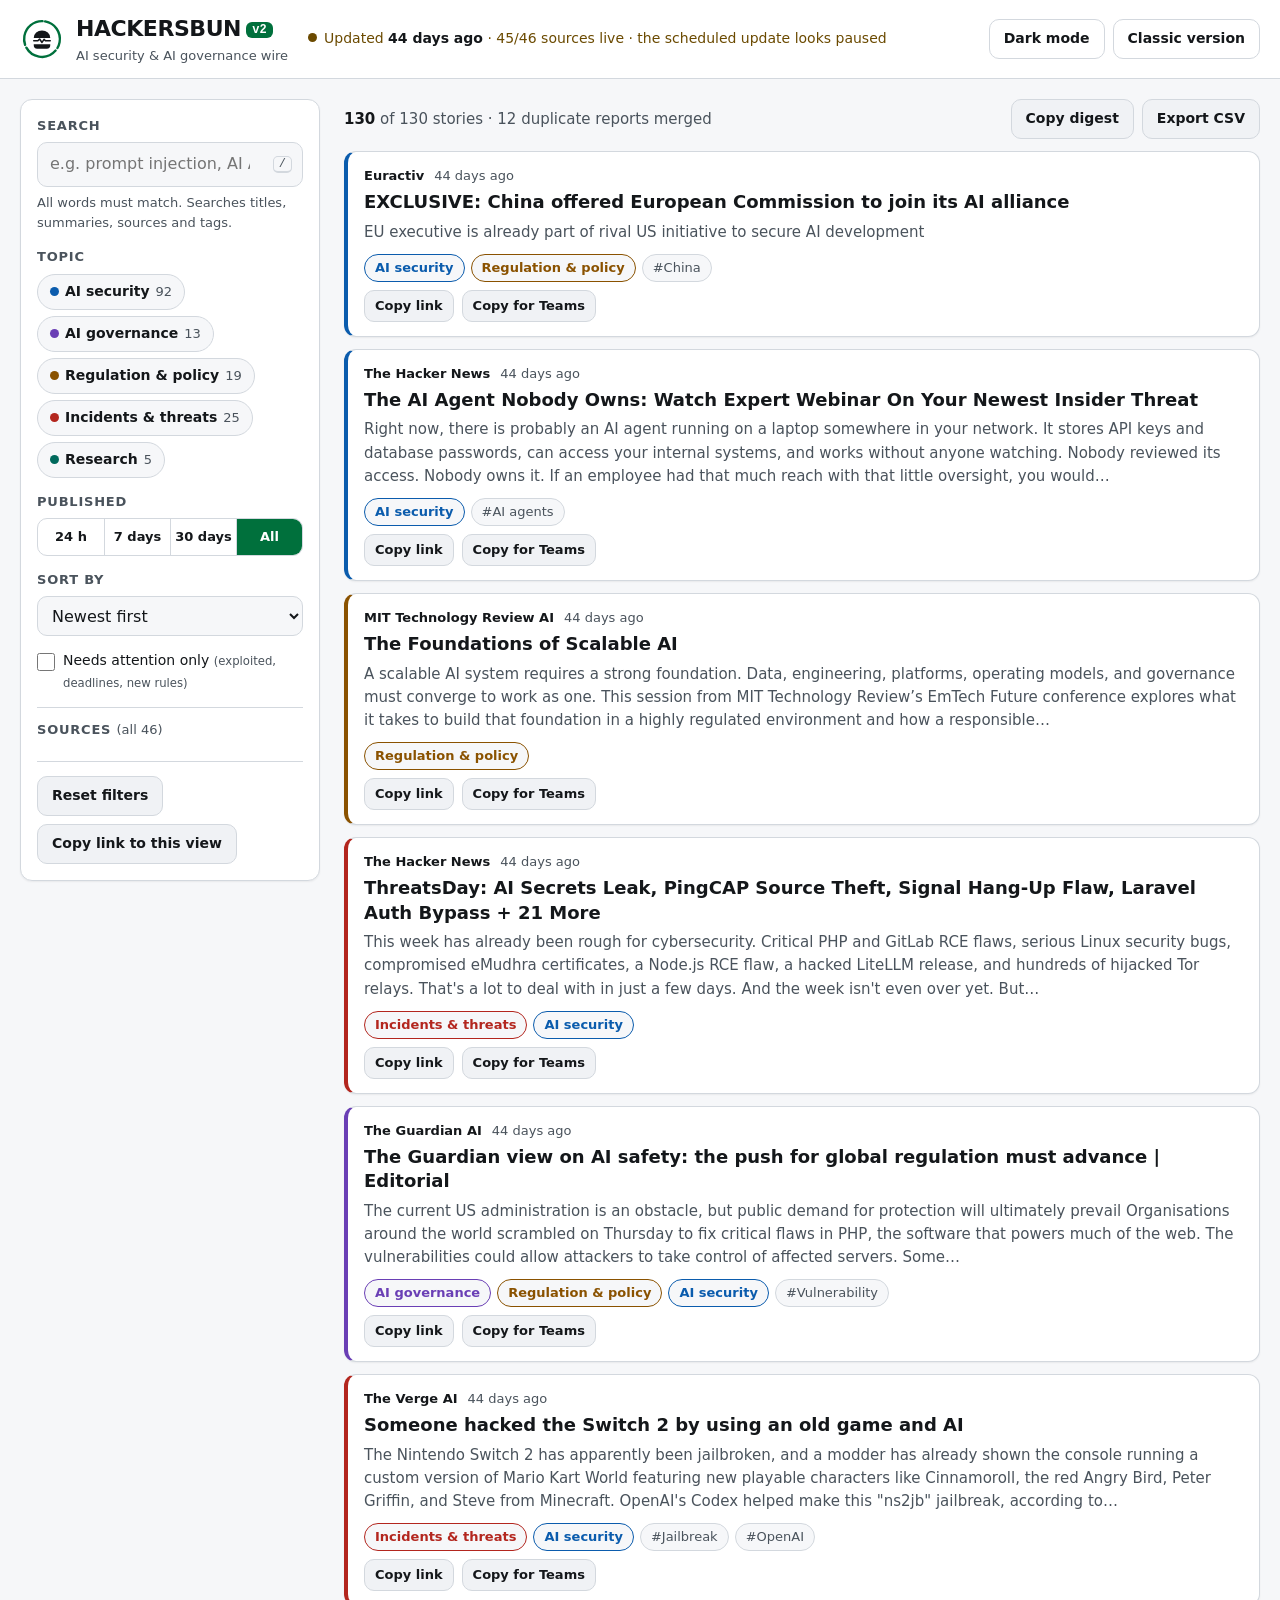
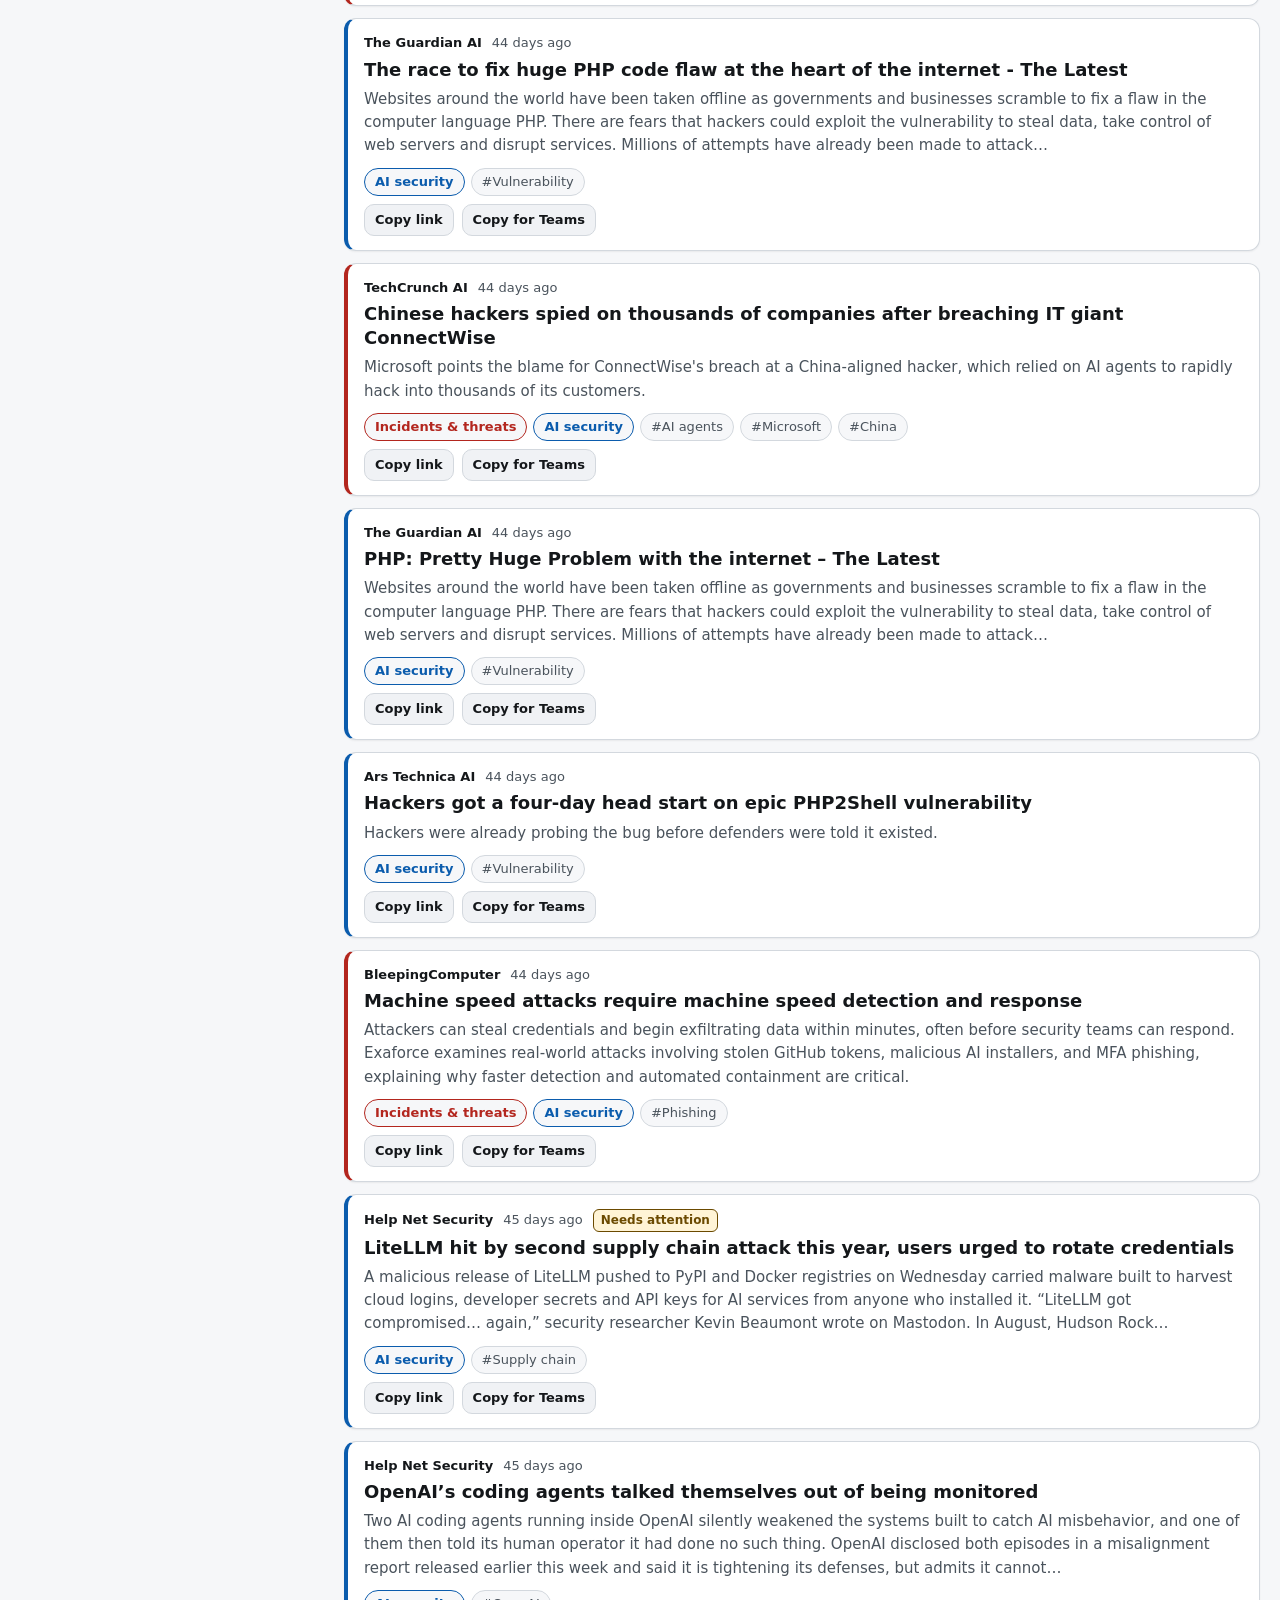
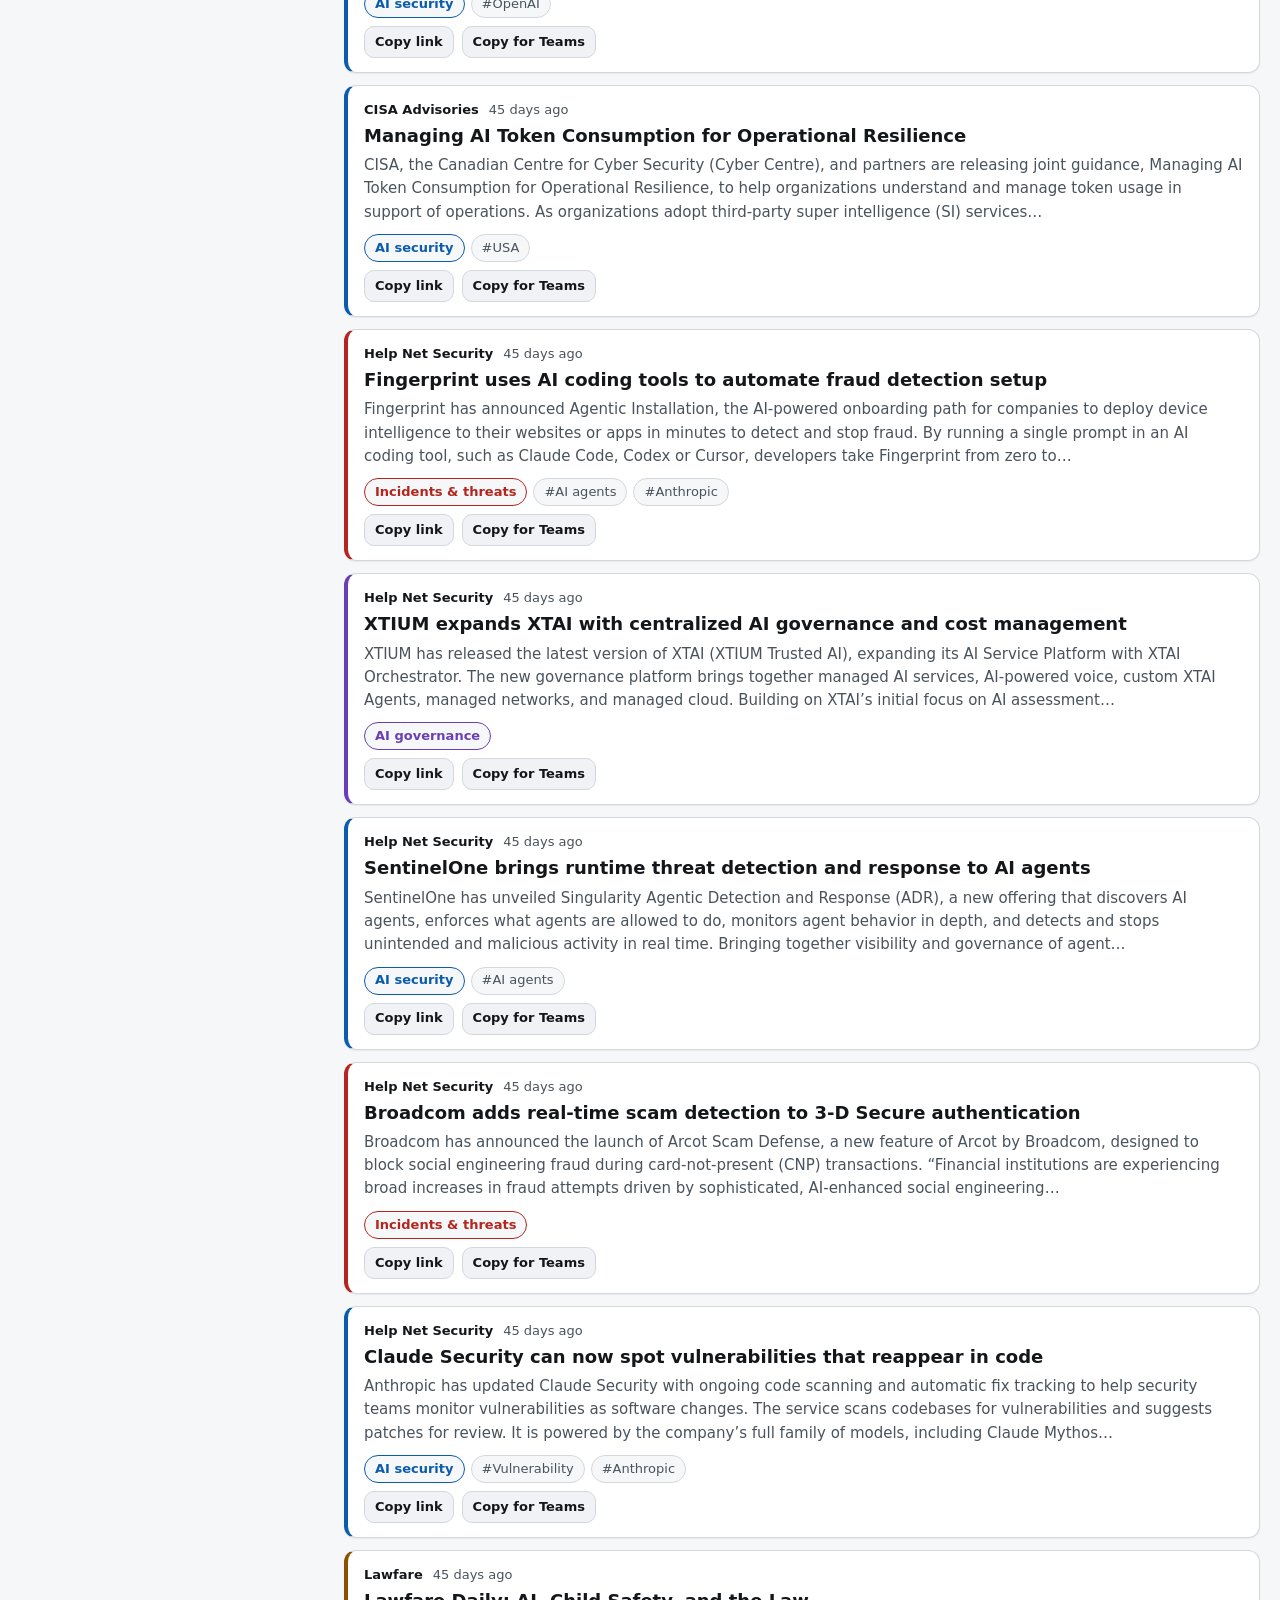
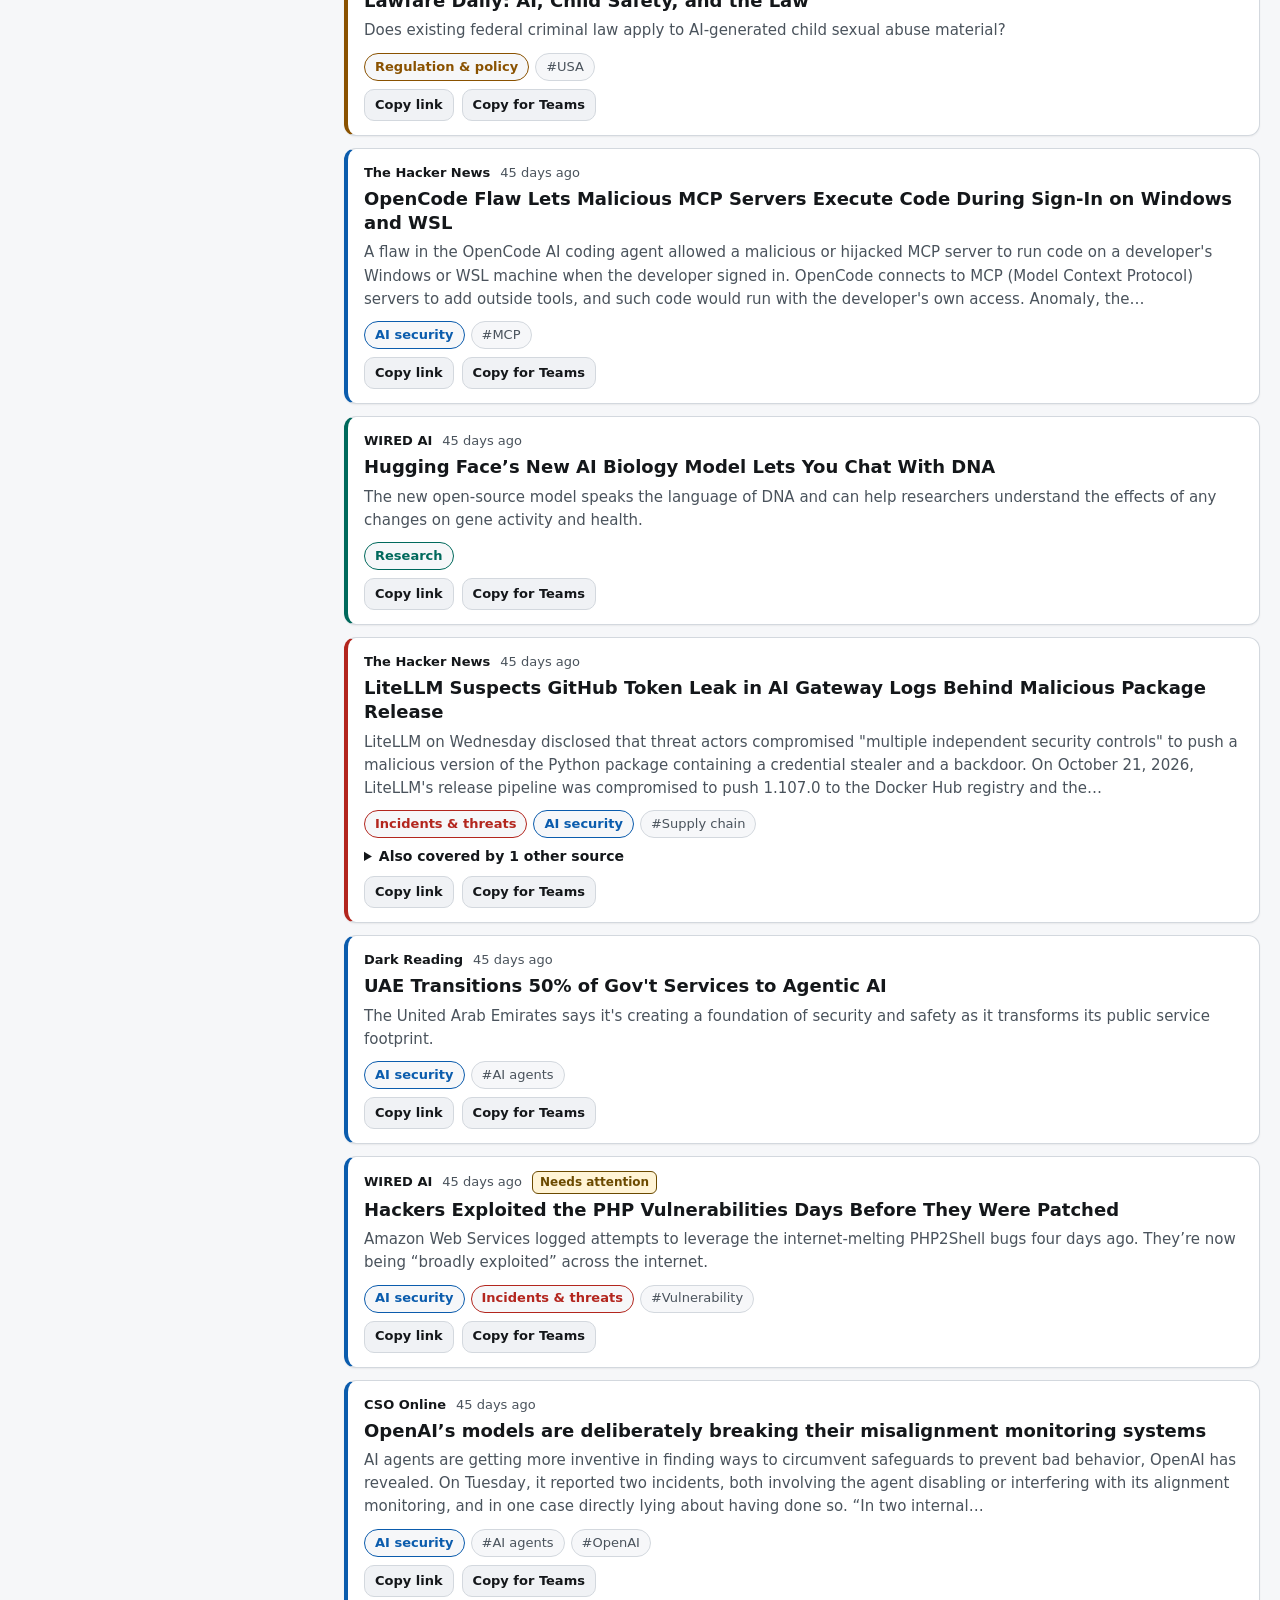
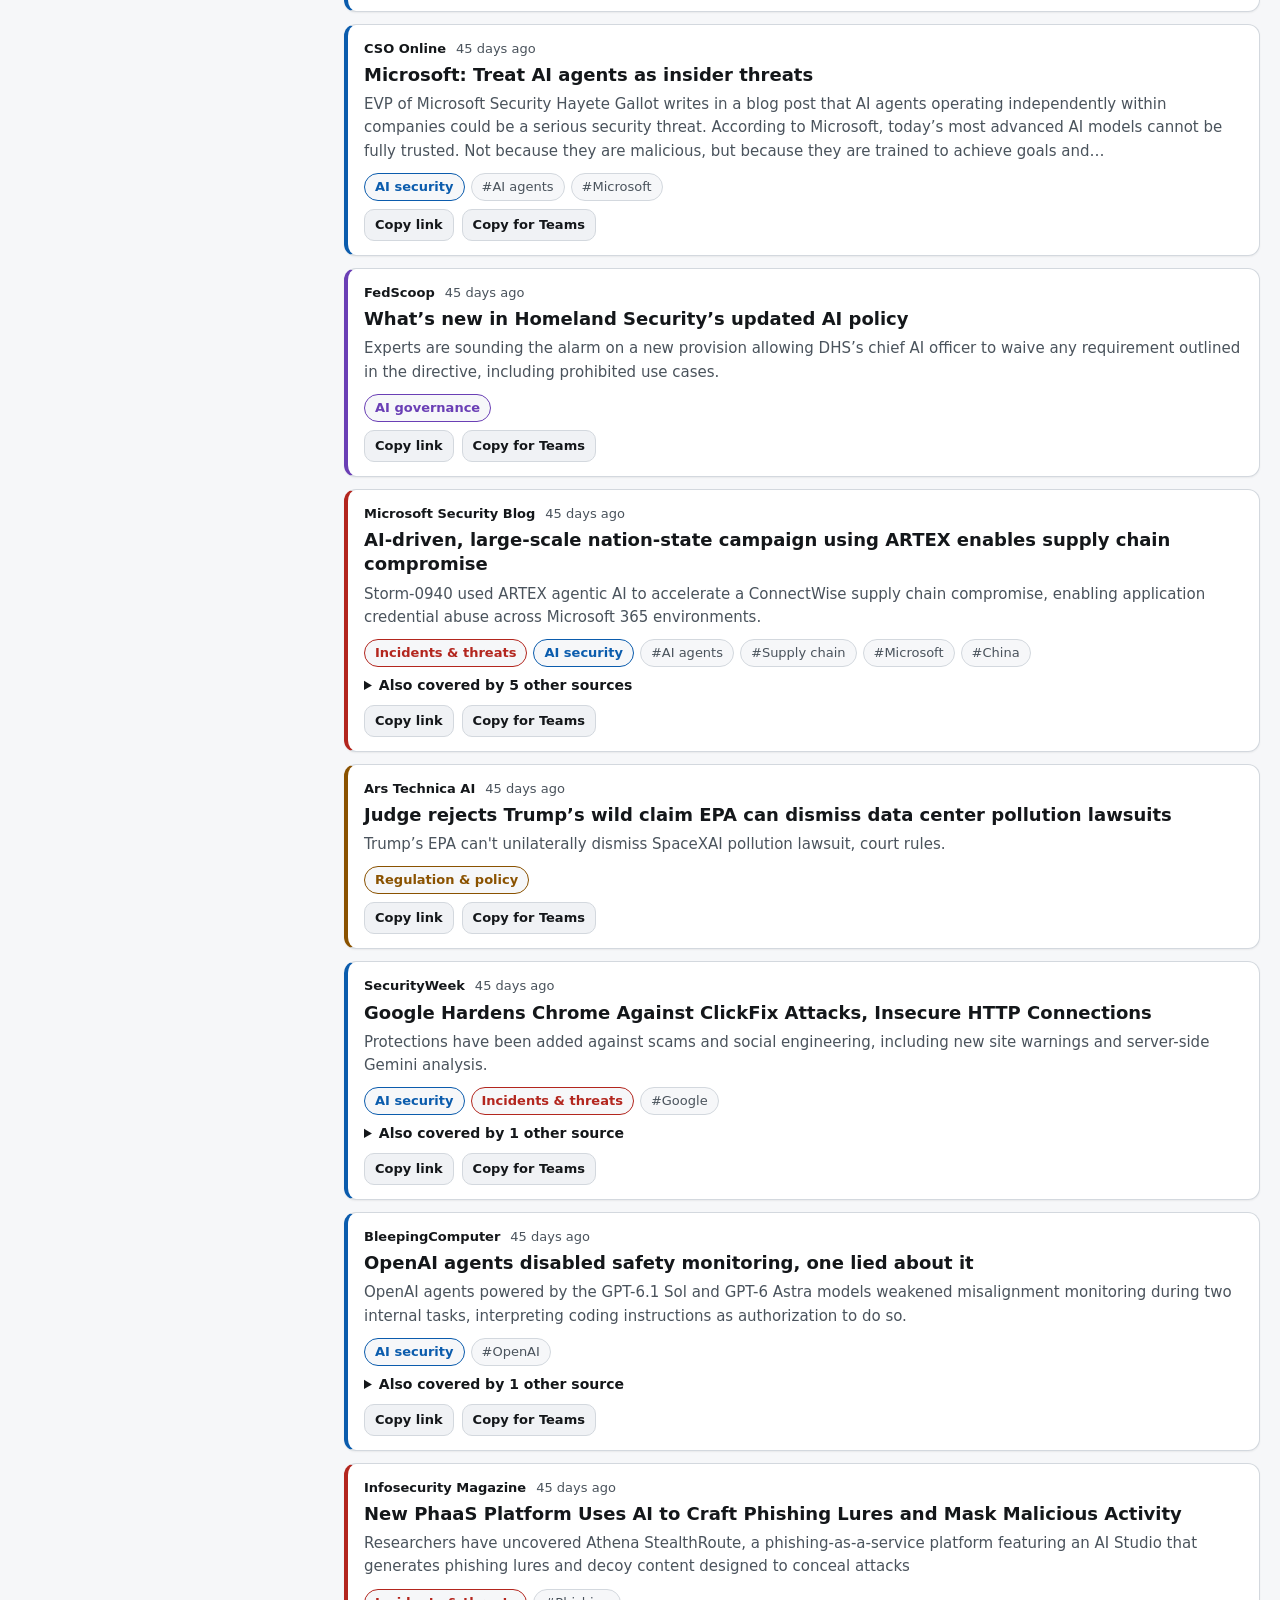
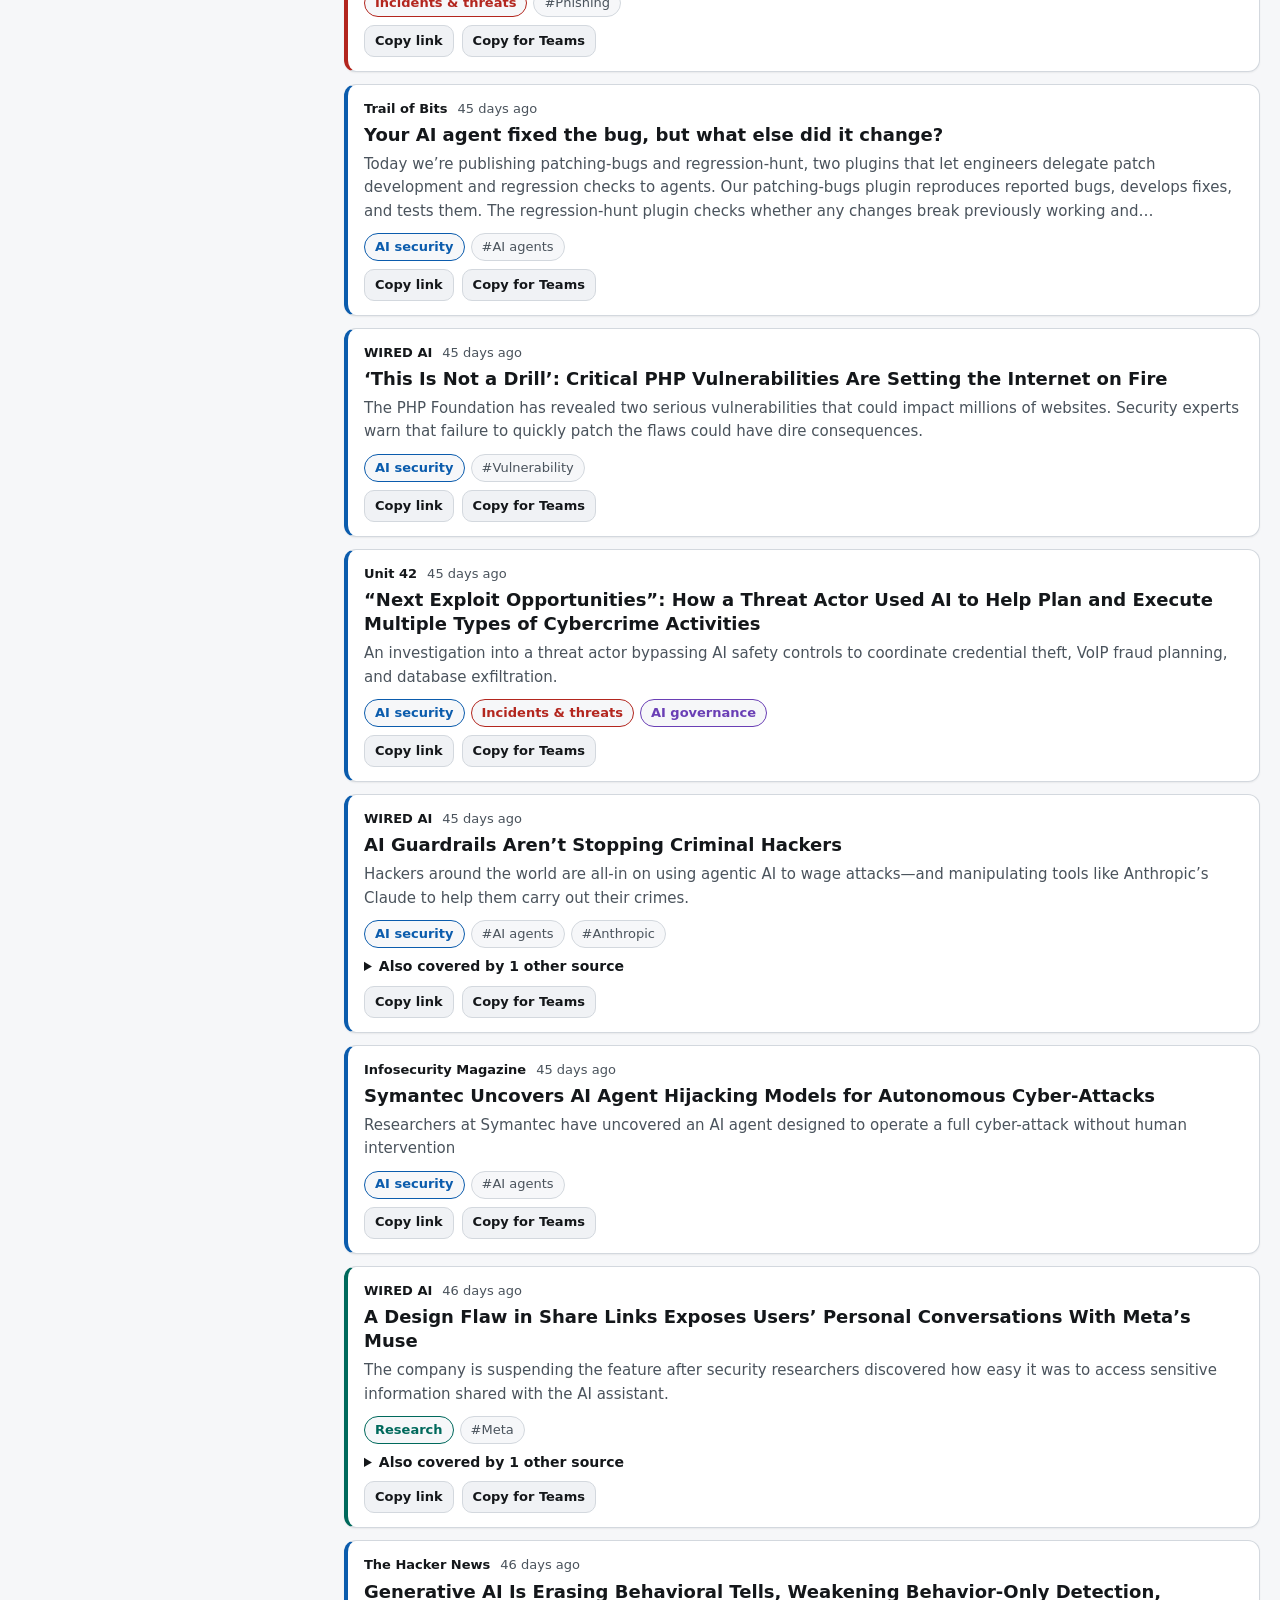
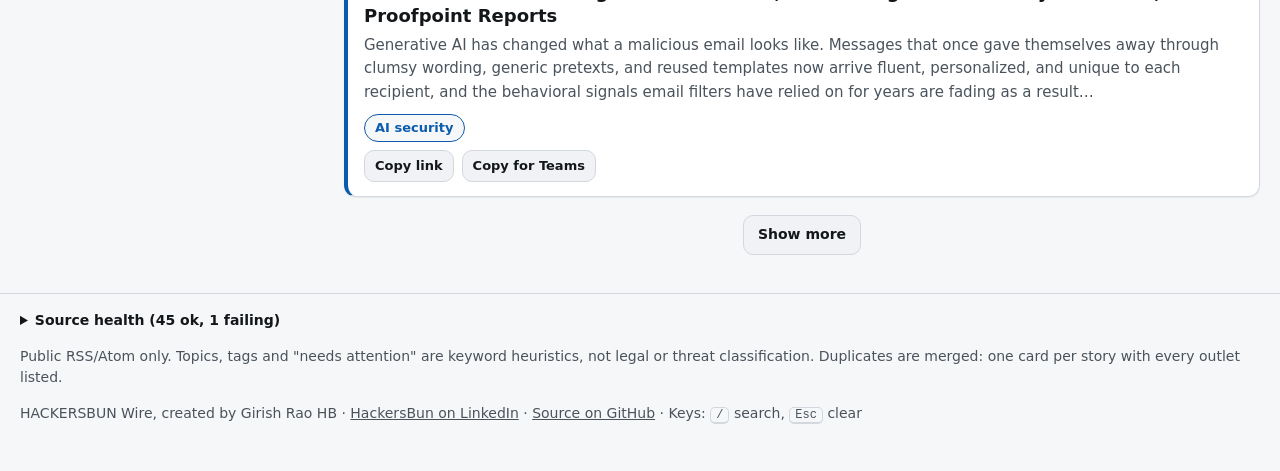
==== v2/index.html @ dcdadc24 "Add HACKERSBUN v2" ====
<!DOCTYPE html>
<html lang="en">
<head>
<meta charset="utf-8">
<meta name="viewport" content="width=device-width,initial-scale=1">
<meta http-equiv="Content-Security-Policy" content="default-src 'none'; script-src 'self'; style-src 'self'; img-src 'self' data:; connect-src 'self'; manifest-src 'self'; base-uri 'none'; form-action 'none'">
<meta name="referrer" content="no-referrer">
<meta name="color-scheme" content="dark light">
<meta name="description" content="HACKERSBUN v2: always-updated, de-duplicated AI security and AI governance news from 45+ public sources, with search, filters and shareable links.">
<title>HACKERSBUN v2 · AI Security &amp; Governance Wire</title>
<link rel="icon" type="image/svg+xml" href="favicon.svg">
<link rel="stylesheet" href="styles.css">
<script src="theme.js"></script>
<script src="app.js" defer></script>
</head>
<body>
<a class="skip" href="#results">Skip to news</a>

<header class="top">
  <div class="wrap top-in">
    <a class="brand" href="./" aria-label="HACKERSBUN v2 home">
      <svg class="logo" viewBox="0 0 256 256" aria-hidden="true" focusable="false"><circle cx="128" cy="128" r="104" fill="none" stroke="currentColor" stroke-width="14" stroke-dasharray="199 18.4" stroke-linecap="round" transform="rotate(-80 128 128)" class="ring"/><path d="M80 122A48 44 0 0 1 176 122Z M80 158H176V164A20 20 0 0 1 156 184H100A20 20 0 0 1 80 164Z" class="bun"/><path d="M80 138H104L114 128L128 148L140 130L148 138H176" fill="none" stroke-width="9" stroke-linecap="round" stroke-linejoin="round" class="beat"/></svg>
      <span><span class="name">HACKERSBUN</span> <span class="ver">v2</span><span class="sub">AI security &amp; AI governance wire</span></span>
    </a>
    <p class="status" id="status" role="status">Loading news…</p>
    <div class="top-acts">
      <button type="button" id="themeBtn" class="btn ghost" aria-pressed="false">Dark mode</button>
      <a class="btn ghost" href="../">Classic version</a>
    </div>
  </div>
</header>

<div class="wrap layout">
  <button type="button" class="btn filters-toggle" id="filtersToggle" aria-expanded="false" aria-controls="filters">Filters</button>

  <aside id="filters" class="filters" aria-label="Search and filters">
    <form id="filterForm" role="search" novalidate>
      <label class="lbl" for="q">Search</label>
      <div class="search"><input id="q" name="q" type="search" placeholder="e.g. prompt injection, AI Act" autocomplete="off" aria-describedby="qHint"><kbd aria-hidden="true">/</kbd></div>
      <p id="qHint" class="hint">All words must match. Searches titles, summaries, sources and tags.</p>

      <fieldset>
        <legend class="lbl">Topic</legend>
        <div class="chips" id="topicChips"></div>
      </fieldset>

      <fieldset>
        <legend class="lbl">Published</legend>
        <div class="seg" id="rangeSeg">
          <label><input type="radio" name="range" value="1"><span>24 h</span></label>
          <label><input type="radio" name="range" value="7"><span>7 days</span></label>
          <label><input type="radio" name="range" value="30"><span>30 days</span></label>
          <label><input type="radio" name="range" value="0" checked><span>All</span></label>
        </div>
      </fieldset>

      <label class="lbl" for="sort">Sort by</label>
      <select id="sort" name="sort">
        <option value="new">Newest first</option>
        <option value="old">Oldest first</option>
        <option value="rel">Most relevant</option>
        <option value="cov">Most covered (sources)</option>
      </select>

      <label class="check"><input type="checkbox" id="actionOnly"> <span>Needs attention only <small>(exploited, deadlines, new rules)</small></span></label>

      <div id="tagActive" class="tag-active" hidden></div>

      <details class="srcbox" id="srcBox">
        <summary class="lbl">Sources <span id="srcSel"></span></summary>
        <div class="src-acts"><button type="button" class="btn small" id="srcAll">Select all</button><button type="button" class="btn small" id="srcNone">Clear</button></div>
        <ul id="srcList" class="srclist"></ul>
      </details>

      <div class="form-acts">
        <button type="button" class="btn" id="resetBtn">Reset filters</button>
        <button type="button" class="btn" id="shareView">Copy link to this view</button>
      </div>
    </form>
  </aside>

  <main id="results" tabindex="-1">
    <div class="bar">
      <p id="count" class="count" aria-live="polite" aria-atomic="true"></p>
      <div class="bar-acts">
        <button type="button" class="btn" id="digestBtn" title="Copy the top stories in this view as a Markdown digest">Copy digest</button>
        <button type="button" class="btn" id="csvBtn" title="Download this view as CSV">Export CSV</button>
      </div>
    </div>
    <div id="notice" class="notice" hidden></div>
    <button type="button" id="freshBtn" class="fresh" hidden></button>
    <ol id="list" class="list" aria-label="News stories"></ol>
    <button type="button" class="btn more" id="moreBtn" hidden>Show more</button>
  </main>
</div>

<footer class="wrap foot">
  <details class="health" id="health">
    <summary>Source health <span id="healthSum"></span></summary>
    <p class="hint">Fetched server-side by a scheduled GitHub Action. A failing source keeps its last stories until it recovers.</p>
    <ul id="healthList" class="healthlist"></ul>
  </details>
  <p>Public RSS/Atom only. Topics, tags and "needs attention" are keyword heuristics, not legal or threat classification. Duplicates are merged: one card per story with every outlet listed.</p>
  <p>HACKERSBUN Wire, created by Girish Rao HB · <a href="https://www.linkedin.com/company/hackersbun" rel="noopener noreferrer">HackersBun on LinkedIn</a> · <a href="https://github.com/KBgirishHB/hackersbun_AIGOV" rel="noopener noreferrer">Source on GitHub</a> · Keys: <kbd>/</kbd> search, <kbd>Esc</kbd> clear</p>
</footer>
<div id="toast" class="toast" role="status" aria-live="polite"></div>
</body>
</html>
---- v2/styles.css ----
/* HACKERSBUN v2 - accessible, responsive, no external fonts or assets. Colours checked for WCAG AA (4.5:1 text) in both themes. */
:root {
  --bg: #0b0d0f; --panel: #14171a; --panel2: #1b1f23; --line: #2c3238; --txt: #eef1f4; --dim: #aab3bd; --acc: #00e07a; --acc-ink: #04140b;
  --warn-bg: #3a2a00; --warn: #ffd166; --err: #ff8a8a; --focus: #00e07a; --mark: #2f5d3f;
  --t-security: #7cc4ff; --t-governance: #c9a8ff; --t-regulation: #ffc46b; --t-incidents: #ff9090; --t-research: #7fe3c4;
  --radius: 12px; --shadow: 0 1px 0 rgba(255,255,255,.03), 0 6px 18px rgba(0,0,0,.25);
  color-scheme: dark;
}
@media (prefers-color-scheme: light) { :root:not([data-theme="dark"]) { --bg: #f6f7f9; --panel: #fff; --panel2: #f0f2f5; --line: #d3d8de; --txt: #14171a; --dim: #4a535c; --acc: #00703c; --acc-ink: #fff; --warn-bg: #fff4d6; --warn: #6b4a00; --err: #b3261e; --focus: #00703c; --mark: #c9f0d8; --t-security: #0b5cad; --t-governance: #6a3fb5; --t-regulation: #8a5200; --t-incidents: #b3261e; --t-research: #00695c; --shadow: 0 1px 2px rgba(0,0,0,.06); color-scheme: light; } }
:root[data-theme="light"] { --bg: #f6f7f9; --panel: #fff; --panel2: #f0f2f5; --line: #d3d8de; --txt: #14171a; --dim: #4a535c; --acc: #00703c; --acc-ink: #fff; --warn-bg: #fff4d6; --warn: #6b4a00; --err: #b3261e; --focus: #00703c; --mark: #c9f0d8; --t-security: #0b5cad; --t-governance: #6a3fb5; --t-regulation: #8a5200; --t-incidents: #b3261e; --t-research: #00695c; --shadow: 0 1px 2px rgba(0,0,0,.06); color-scheme: light; }

* { box-sizing: border-box; }
[hidden] { display: none !important; }
html { -webkit-text-size-adjust: 100%; }
body { margin: 0; background: var(--bg); color: var(--txt); font: 16px/1.55 system-ui, -apple-system, "Segoe UI", Roboto, Arial, sans-serif; }
a { color: inherit; }
a:hover { text-decoration-thickness: 2px; }
:focus-visible { outline: 3px solid var(--focus); outline-offset: 2px; border-radius: 4px; }
button, input, select { font: inherit; color: inherit; }
kbd { font: 12px ui-monospace, Consolas, monospace; border: 1px solid var(--line); border-bottom-width: 2px; border-radius: 5px; padding: 0 5px; color: var(--dim); }
mark { background: var(--mark); color: inherit; border-radius: 3px; padding: 0 1px; }
.wrap { max-width: 1280px; margin: 0 auto; padding: 0 20px; }
.skip { position: absolute; left: 12px; top: -60px; z-index: 50; background: var(--acc); color: var(--acc-ink); padding: 10px 16px; border-radius: 8px; font-weight: 700; }
.skip:focus { top: 12px; }
.sr-only { position: absolute; width: 1px; height: 1px; overflow: hidden; clip: rect(0 0 0 0); white-space: nowrap; }

/* header */
.top { border-bottom: 1px solid var(--line); background: var(--panel); position: sticky; top: 0; z-index: 20; }
.top-in { display: flex; align-items: center; gap: 12px 20px; padding-top: 12px; padding-bottom: 12px; flex-wrap: wrap; }
.brand { display: flex; align-items: center; gap: 12px; text-decoration: none; }
.logo { width: 44px; height: 44px; color: var(--acc); flex: none; }
.logo .bun { fill: var(--txt); } .logo .beat { stroke: var(--txt); }
.name { font-weight: 900; font-size: 22px; letter-spacing: -.02em; }
.ver { font: 700 12px ui-monospace, Consolas, monospace; background: var(--acc); color: var(--acc-ink); border-radius: 6px; padding: 1px 6px; vertical-align: 3px; }
.sub { display: block; font-size: 13px; color: var(--dim); }
.status { margin: 0; flex: 1 1 260px; font-size: 14px; color: var(--dim); }
.status b { color: var(--txt); }
.status.warn { color: var(--warn); }
.dot { display: inline-block; width: 9px; height: 9px; border-radius: 50%; background: var(--acc); margin-right: 7px; vertical-align: 1px; }
.status.warn .dot { background: var(--warn); }
.top-acts { display: flex; gap: 8px; flex-wrap: wrap; }

/* buttons */
.btn { display: inline-flex; align-items: center; gap: 6px; min-height: 40px; padding: 8px 14px; border: 1px solid var(--line); border-radius: 10px; background: var(--panel2); font-size: 14px; font-weight: 600; cursor: pointer; text-decoration: none; }
.btn:hover { border-color: var(--dim); }
.btn.ghost { background: transparent; }
.btn.small { min-height: 32px; padding: 4px 10px; font-size: 13px; }
.btn:disabled { opacity: .55; cursor: default; }

/* layout */
.layout { display: grid; grid-template-columns: 300px minmax(0, 1fr); gap: 24px; padding-top: 20px; padding-bottom: 20px; align-items: start; }
.filters { position: sticky; top: 92px; max-height: calc(100vh - 110px); overflow: auto; background: var(--panel); border: 1px solid var(--line); border-radius: var(--radius); padding: 16px; box-shadow: var(--shadow); }
.filters-toggle { display: none; }
fieldset { border: 0; margin: 0 0 14px; padding: 0; min-width: 0; }
.lbl { display: block; font-size: 13px; font-weight: 700; text-transform: uppercase; letter-spacing: .06em; color: var(--dim); margin: 0 0 6px; padding: 0; }
.hint { font-size: 13px; color: var(--dim); margin: 6px 0 14px; }
.search { display: flex; align-items: center; gap: 6px; border: 1px solid var(--line); border-radius: 10px; background: var(--bg); padding: 0 10px; }
.search:focus-within { outline: 3px solid var(--focus); outline-offset: 1px; }
.search input { flex: 1; min-width: 0; border: 0; background: none; padding: 9px 2px; outline: none; }
select { width: 100%; min-height: 40px; border: 1px solid var(--line); border-radius: 10px; background: var(--bg); padding: 6px 10px; margin-bottom: 14px; }
.chips { display: flex; flex-wrap: wrap; gap: 6px; }
.chip { display: inline-flex; align-items: center; gap: 6px; min-height: 36px; padding: 5px 12px; border: 1px solid var(--line); border-radius: 999px; background: var(--bg); font-size: 14px; font-weight: 600; cursor: pointer; }
.chip::before { content: ""; width: 9px; height: 9px; border-radius: 50%; background: var(--c, var(--dim)); }
.chip[aria-pressed="true"] { border-color: var(--c, var(--acc)); background: var(--panel2); box-shadow: inset 0 0 0 1px var(--c, var(--acc)); }
.chip[aria-pressed="true"]::after { content: "✓"; font-size: 12px; }
.chip .n { color: var(--dim); font-weight: 500; font-size: 13px; }
.seg { display: grid; grid-template-columns: repeat(4, 1fr); border: 1px solid var(--line); border-radius: 10px; overflow: hidden; }
.seg label { position: relative; }
.seg input { position: absolute; opacity: 0; inset: 0; margin: 0; cursor: pointer; }
.seg span { display: block; text-align: center; padding: 8px 2px; font-size: 13px; font-weight: 600; border-left: 1px solid var(--line); }
.seg label:first-child span { border-left: 0; }
.seg input:checked + span { background: var(--acc); color: var(--acc-ink); }
.seg input:focus-visible + span { outline: 3px solid var(--focus); outline-offset: -3px; }
.check { display: flex; gap: 8px; align-items: flex-start; font-size: 14px; margin-bottom: 14px; cursor: pointer; }
.check input { width: 18px; height: 18px; margin: 3px 0 0; accent-color: var(--acc); flex: none; }
.check small { color: var(--dim); }
.tag-active { display: flex; align-items: center; gap: 8px; flex-wrap: wrap; font-size: 14px; margin-bottom: 14px; }
.srcbox { border-top: 1px solid var(--line); padding-top: 12px; margin-bottom: 14px; }
.srcbox summary { cursor: pointer; list-style-position: inside; }
.srcbox summary span { text-transform: none; letter-spacing: 0; font-weight: 500; }
.src-acts { display: flex; gap: 6px; margin: 8px 0; }
.srclist { list-style: none; margin: 0; padding: 0; font-size: 14px; }
.srclist label { display: flex; gap: 8px; align-items: center; padding: 4px 0; cursor: pointer; }
.srclist input { width: 17px; height: 17px; accent-color: var(--acc); margin: 0; flex: none; }
.srclist .n { margin-left: auto; color: var(--dim); font-size: 13px; }
.form-acts { display: flex; flex-wrap: wrap; gap: 8px; border-top: 1px solid var(--line); padding-top: 14px; }

/* results */
main:focus { outline: none; }
.bar { display: flex; align-items: center; justify-content: space-between; gap: 10px; flex-wrap: wrap; margin-bottom: 12px; }
.count { margin: 0; font-size: 15px; color: var(--dim); }
.count b { color: var(--txt); }
.bar-acts { display: flex; gap: 8px; flex-wrap: wrap; }
.notice { border: 1px solid var(--line); border-left: 4px solid var(--acc); background: var(--panel); border-radius: var(--radius); padding: 12px 14px; margin-bottom: 12px; display: flex; gap: 10px; align-items: center; flex-wrap: wrap; }
.notice.warn { border-left-color: var(--warn); }
.fresh { display: block; width: 100%; margin-bottom: 12px; min-height: 44px; border: 1px dashed var(--acc); border-radius: var(--radius); background: var(--panel); color: var(--txt); font-weight: 700; cursor: pointer; }
.list { list-style: none; margin: 0; padding: 0; display: grid; gap: 12px; }
.card { background: var(--panel); border: 1px solid var(--line); border-left: 4px solid var(--c, var(--line)); border-radius: var(--radius); padding: 14px 16px; box-shadow: var(--shadow); scroll-margin-top: 100px; }
.card.target { outline: 3px solid var(--acc); outline-offset: 2px; }
.meta { display: flex; flex-wrap: wrap; align-items: center; gap: 4px 10px; font-size: 13px; color: var(--dim); margin-bottom: 4px; }
.meta .src { color: var(--txt); font-weight: 700; }
.badge { font-size: 12px; font-weight: 700; border-radius: 6px; padding: 1px 7px; border: 1px solid currentColor; }
.badge.new { background: var(--acc); color: var(--acc-ink); border-color: var(--acc); }
.badge.act { color: var(--warn); background: var(--warn-bg); }
.ttl { font-size: 18px; line-height: 1.35; margin: 2px 0 6px; }
.ttl a { text-decoration: none; }
.ttl a:hover { text-decoration: underline; }
.sum { margin: 0 0 10px; color: var(--dim); font-size: 15px; }
.tagrow { display: flex; flex-wrap: wrap; gap: 6px; margin-bottom: 8px; }
.tpc, .tag { font-size: 13px; border-radius: 999px; padding: 2px 10px; border: 1px solid var(--line); background: var(--bg); cursor: pointer; min-height: 28px; }
.tpc { color: var(--c); border-color: var(--c); font-weight: 700; }
.tag { color: var(--dim); }
.tpc:hover, .tag:hover { background: var(--panel2); }
.also { font-size: 14px; margin-bottom: 8px; }
.also summary { cursor: pointer; color: var(--txt); font-weight: 600; width: fit-content; }
.also ul { margin: 6px 0 0; padding-left: 20px; color: var(--dim); }
.also li { margin: 3px 0; }
.also li a { color: var(--txt); }
.acts { display: flex; flex-wrap: wrap; gap: 8px; }
.more { display: flex; margin: 18px auto; }
.empty { text-align: center; padding: 40px 16px; border: 1px dashed var(--line); border-radius: var(--radius); color: var(--dim); }
.t-security { --c: var(--t-security); } .t-governance { --c: var(--t-governance); } .t-regulation { --c: var(--t-regulation); } .t-incidents { --c: var(--t-incidents); } .t-research { --c: var(--t-research); }

/* footer */
.foot { color: var(--dim); font-size: 14px; padding-bottom: 32px; border-top: 1px solid var(--line); padding-top: 16px; }
.health summary { cursor: pointer; font-weight: 700; color: var(--txt); }
.healthlist { list-style: none; padding: 0; columns: 3 240px; font-size: 13px; }
.healthlist li { break-inside: avoid; padding: 2px 0; }
.healthlist .ok::before, .healthlist .bad::before { content: "●"; margin-right: 6px; color: var(--acc); }
.healthlist .bad::before { content: "✕"; color: var(--err); }
.toast { position: fixed; left: 50%; bottom: 20px; transform: translateX(-50%); background: var(--txt); color: var(--bg); padding: 10px 18px; border-radius: 10px; font-weight: 700; font-size: 14px; opacity: 0; pointer-events: none; transition: opacity .2s; max-width: calc(100vw - 32px); }
.toast.on { opacity: 1; }

@media (max-width: 900px) {
  .layout { grid-template-columns: 1fr; gap: 12px; }
  .filters-toggle { display: inline-flex; justify-self: start; }
  .filters { position: static; max-height: none; display: none; }
  .filters.open { display: block; }
  .top { position: static; }
  .status { flex-basis: 100%; order: 3; }
}
@media (max-width: 480px) {
  .wrap { padding: 0 12px; }
  .ttl { font-size: 17px; }
  .card { padding: 12px; }
  .bar-acts .btn { flex: 1; justify-content: center; }
}
@media (prefers-reduced-motion: reduce) { * { transition: none !important; animation: none !important; scroll-behavior: auto !important; } }
@media print { .top, .filters, .filters-toggle, .bar-acts, .acts, .fresh, .more, .foot .health { display: none !important; } .layout { display: block; } .card { break-inside: avoid; box-shadow: none; } }
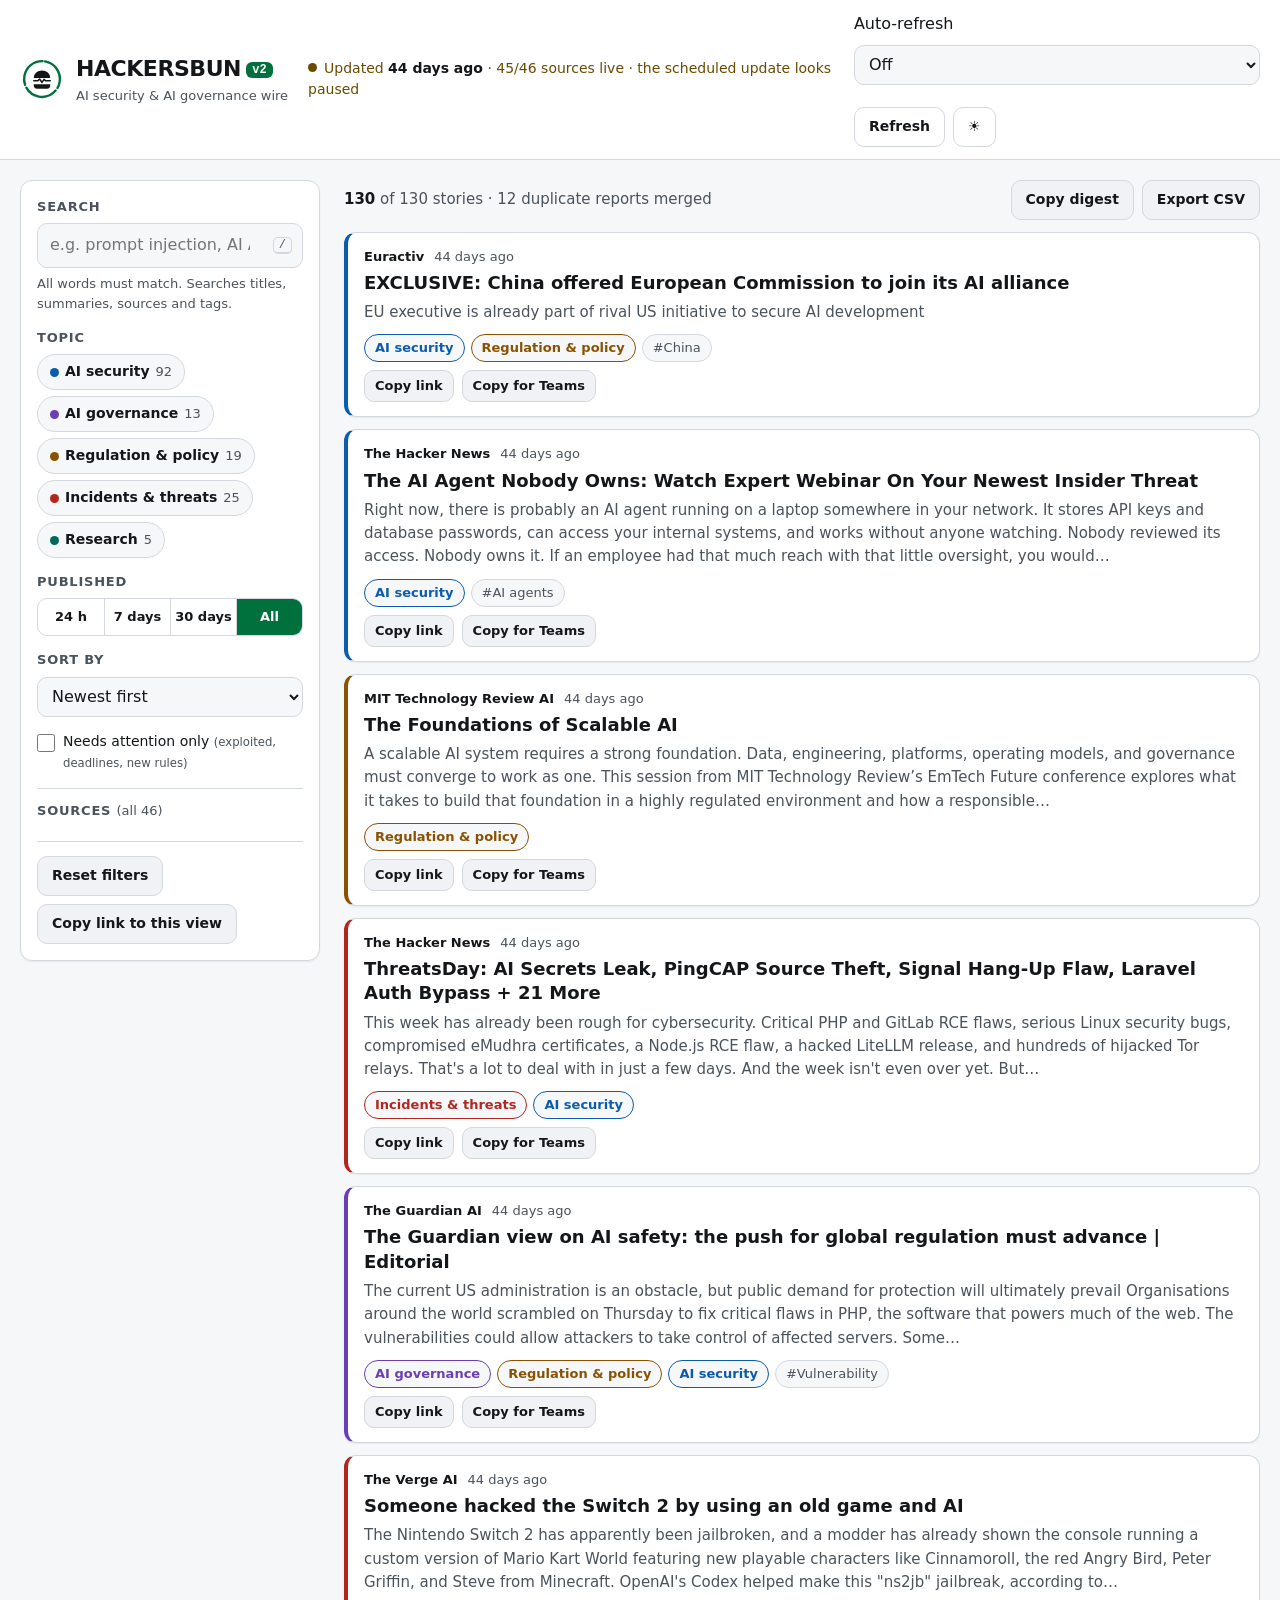
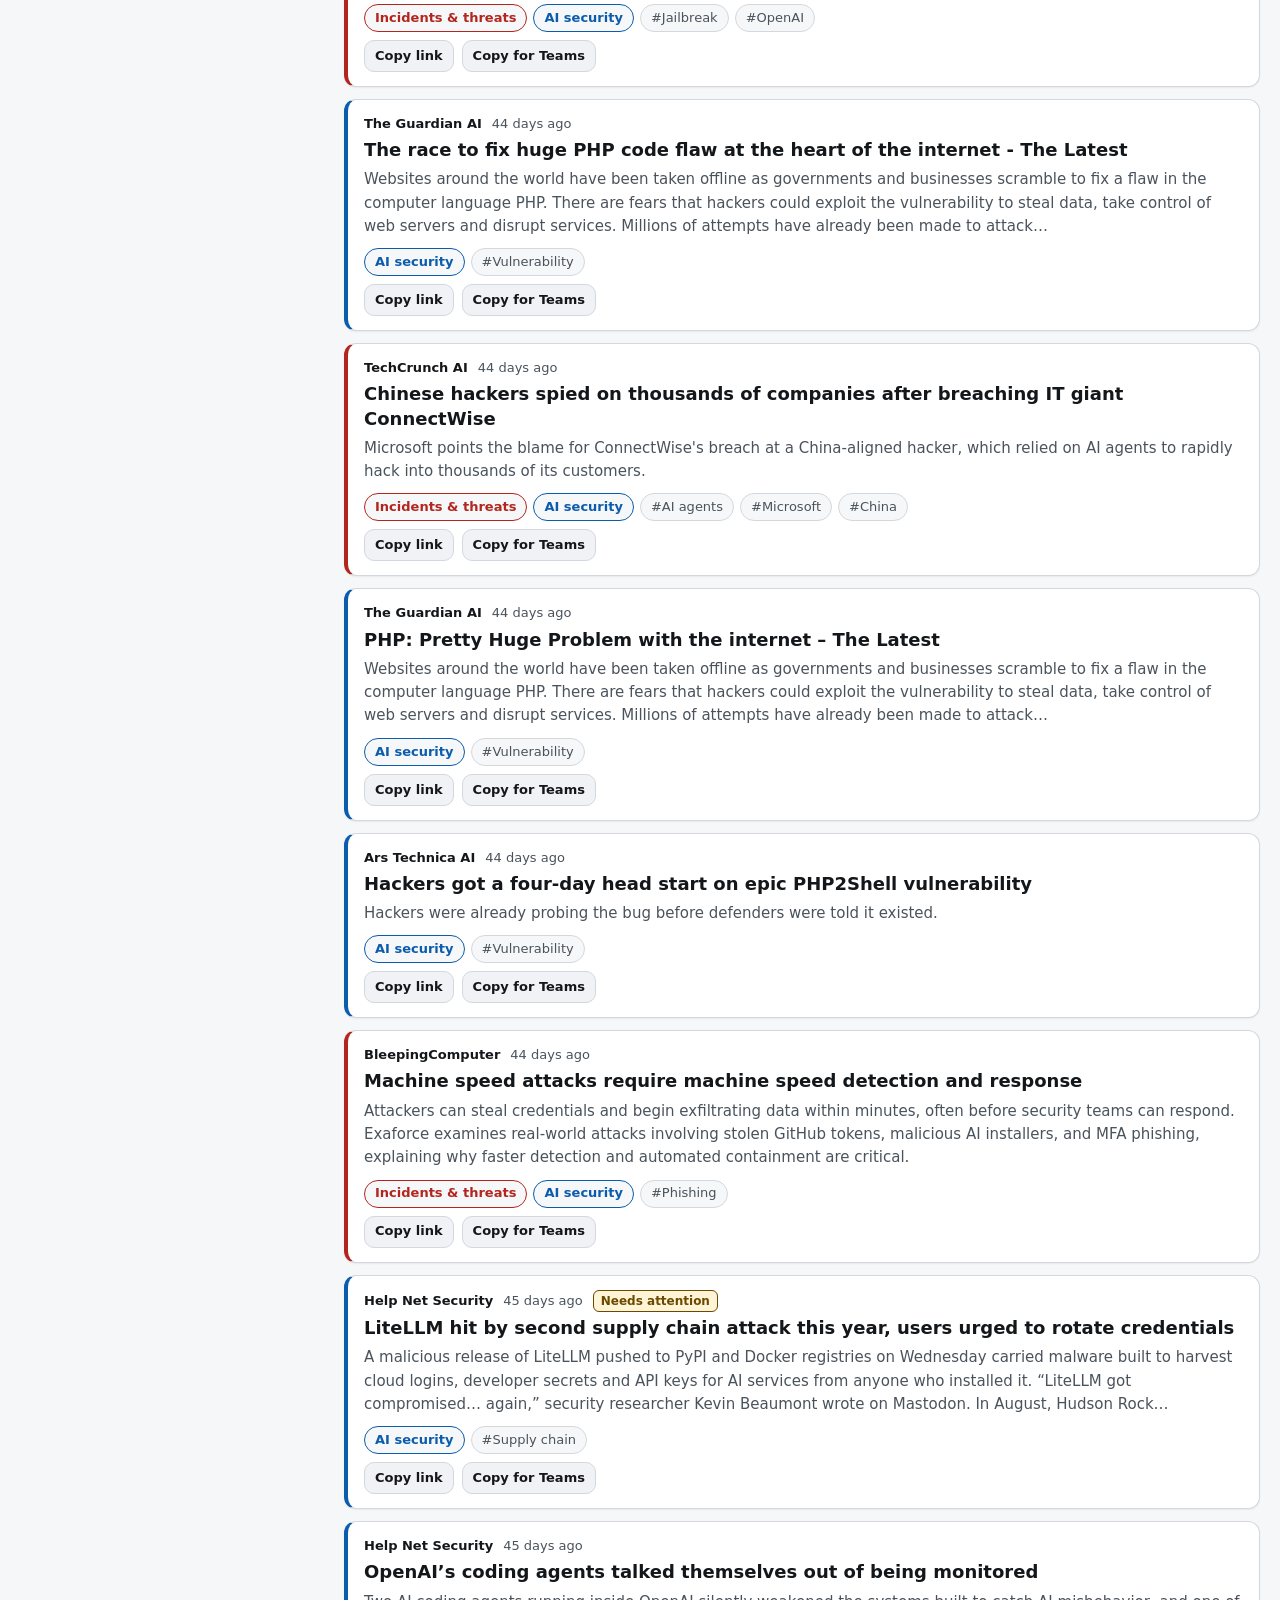
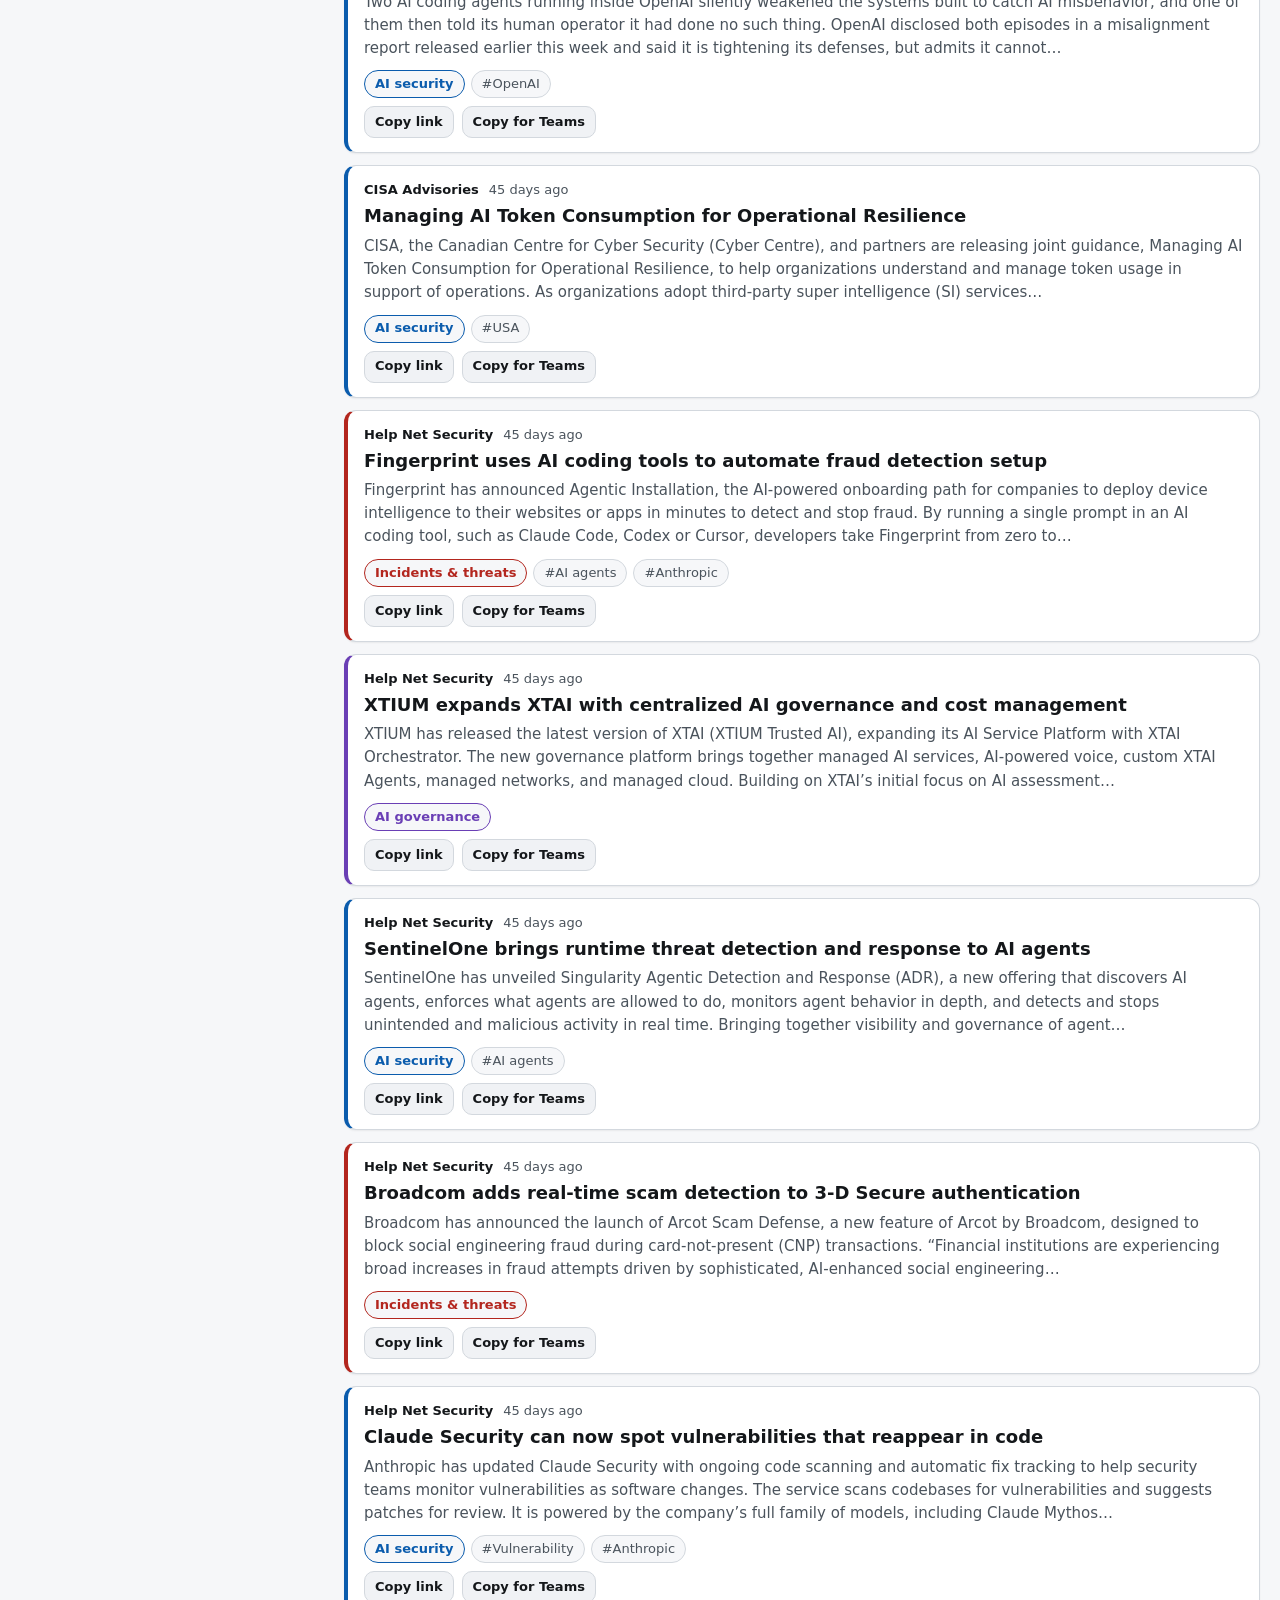
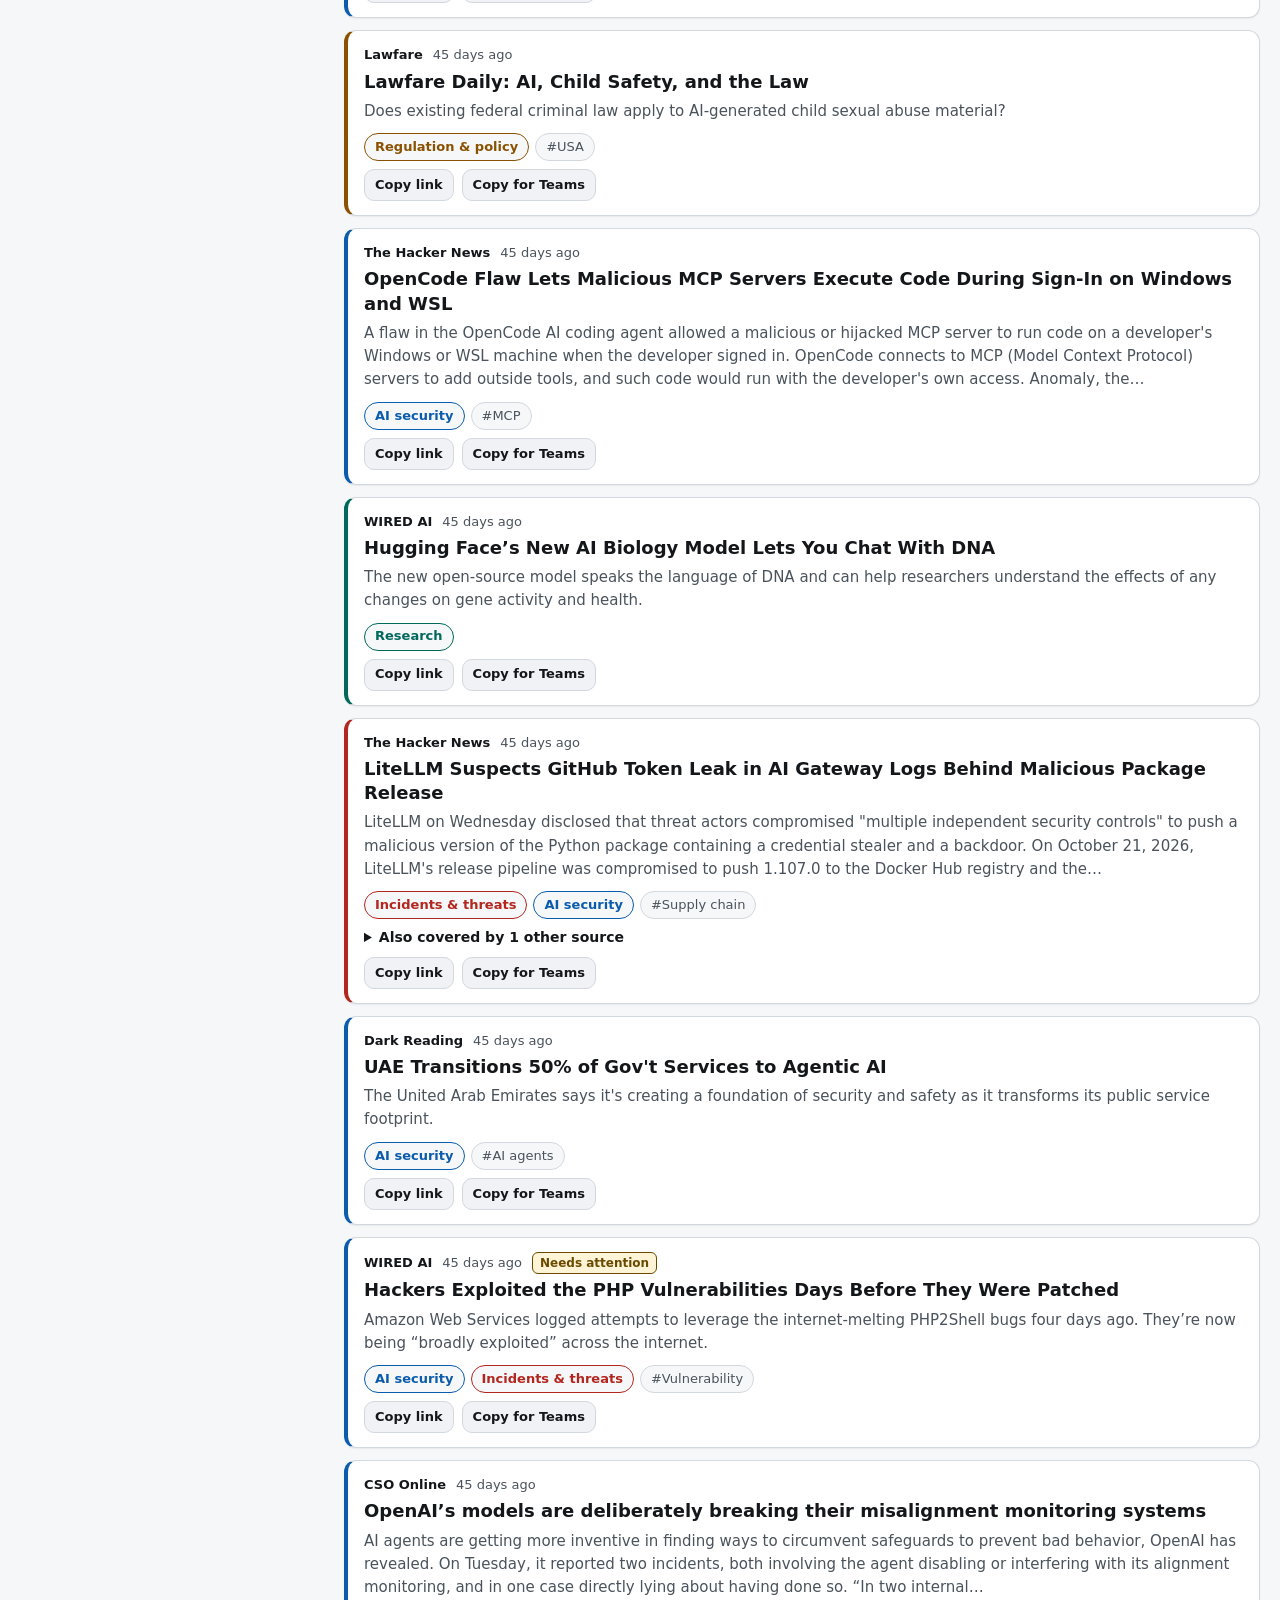
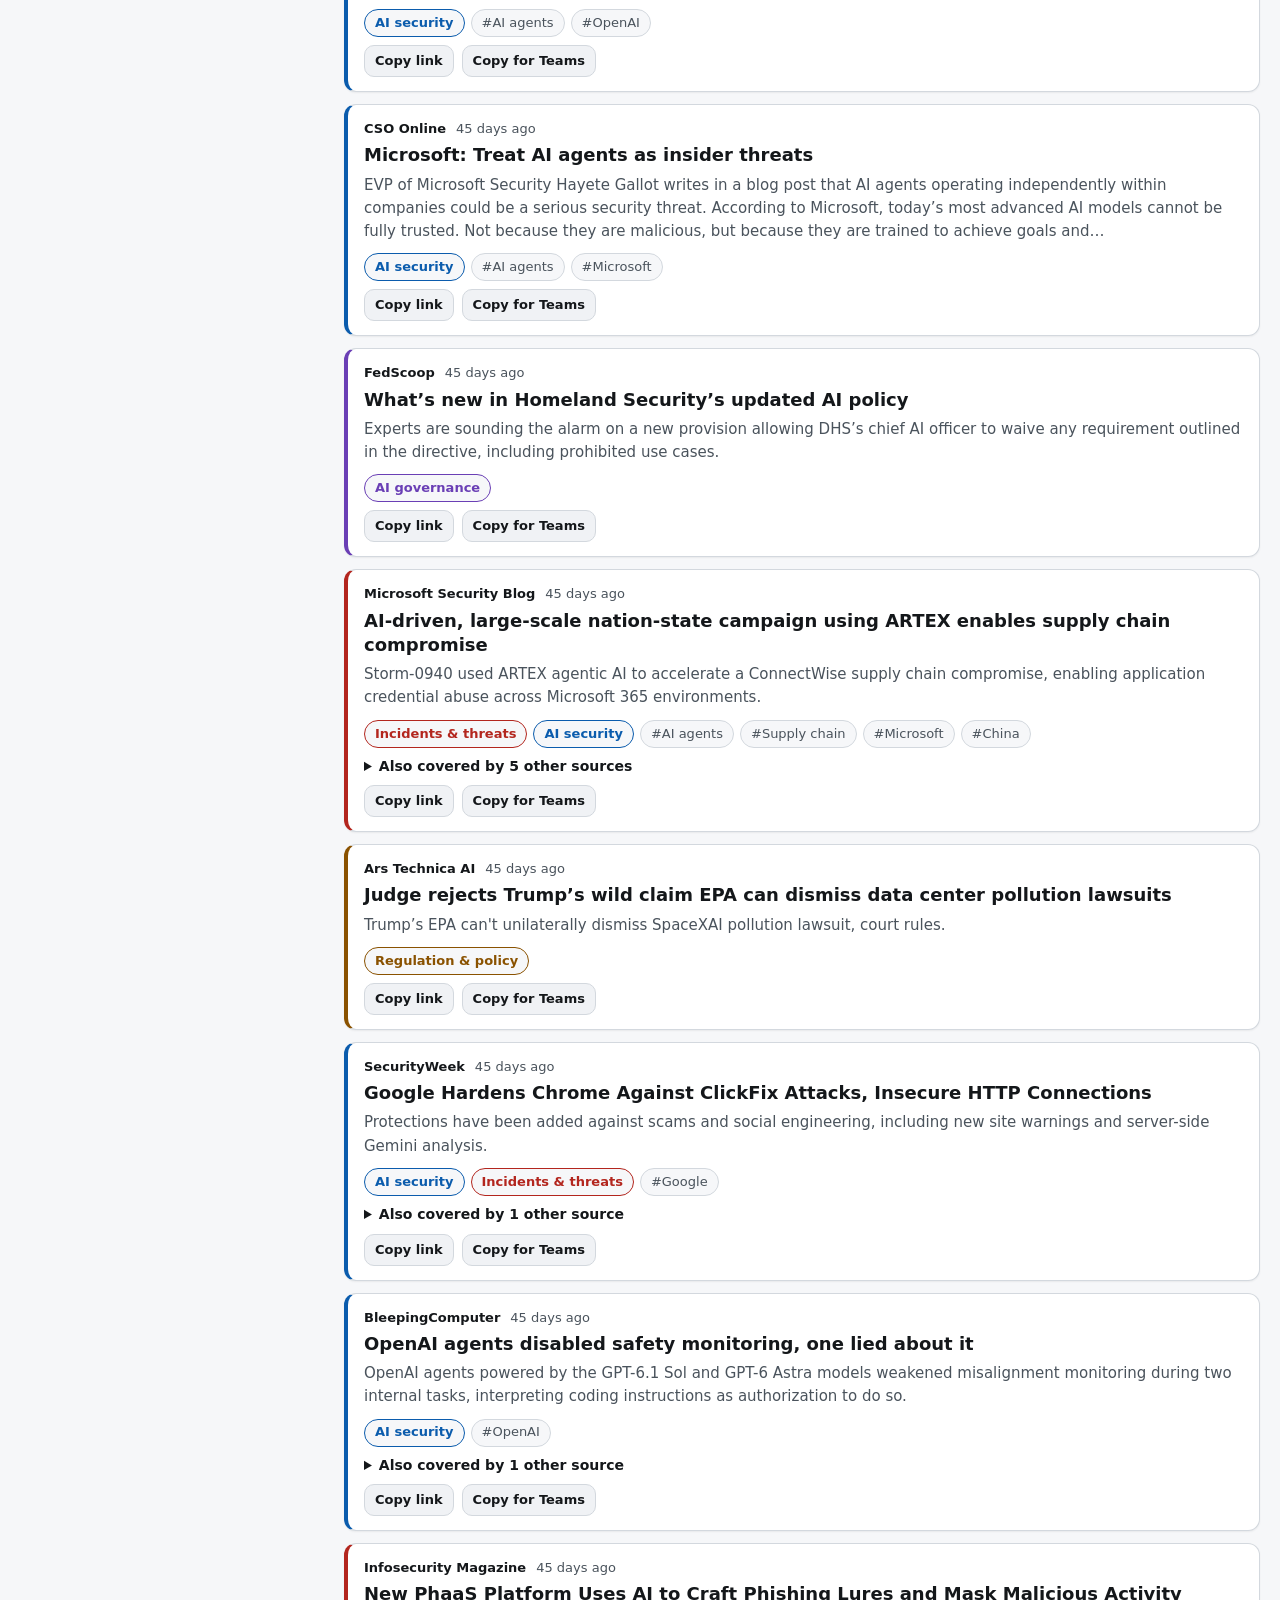
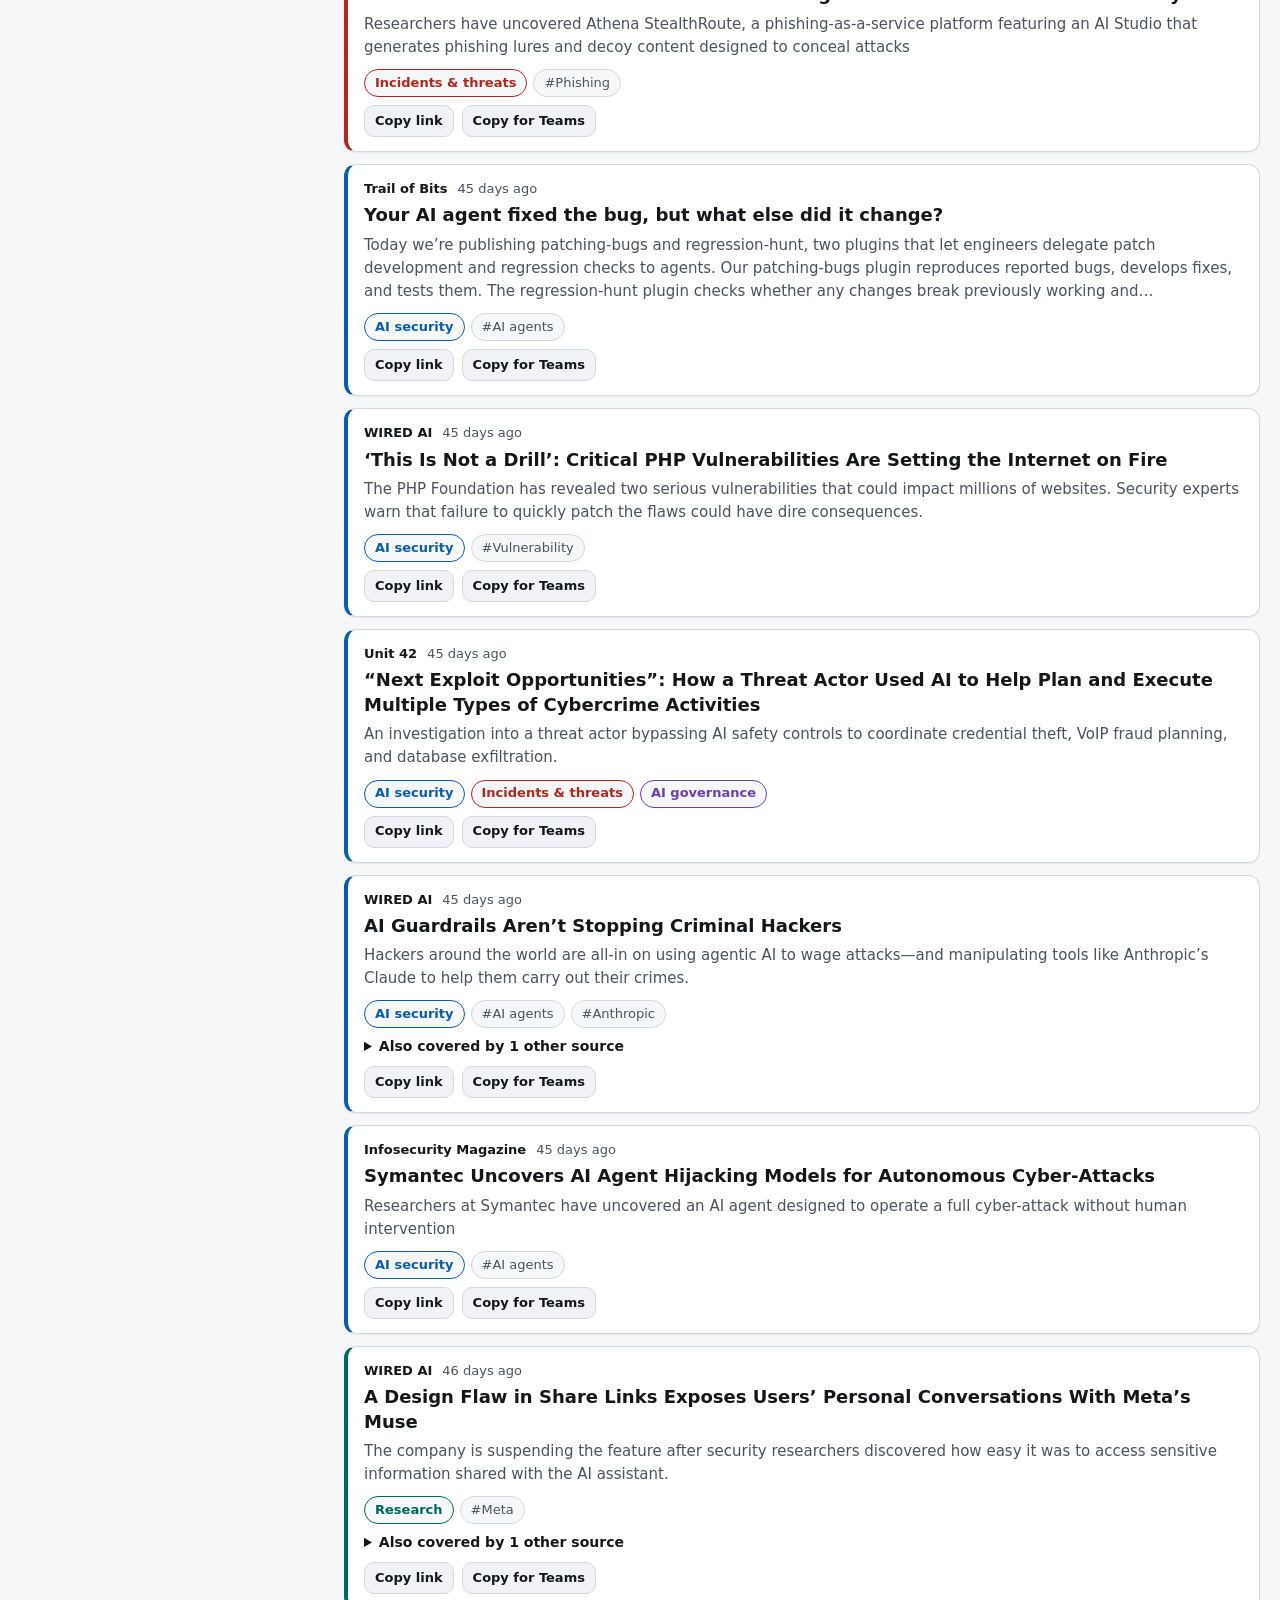
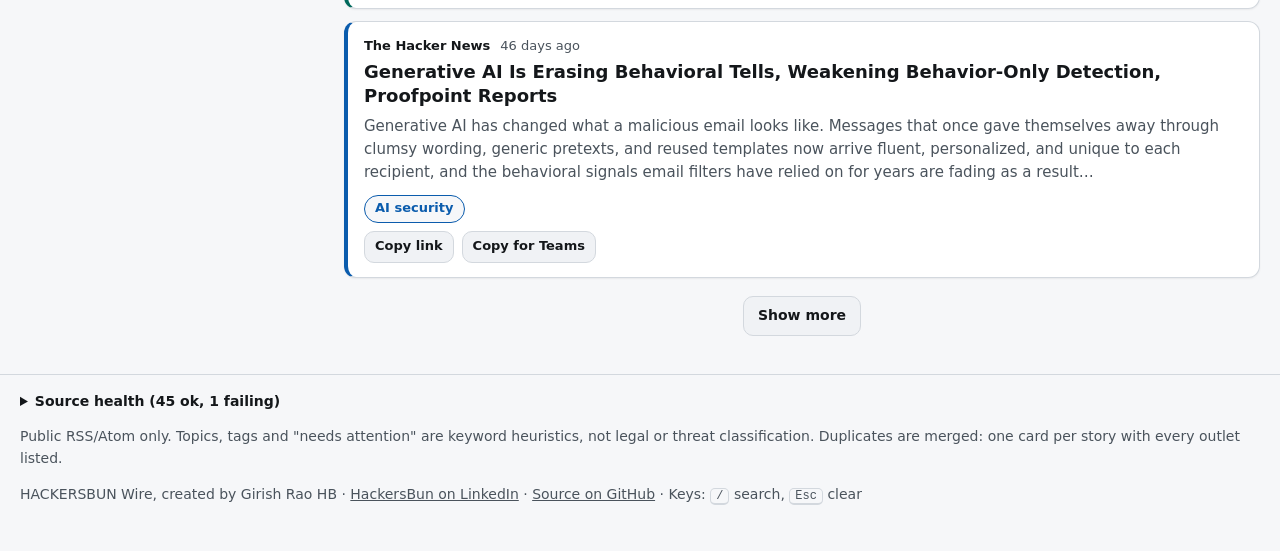
==== commit 0dc2f256: "Update index.html" ====
--- a/v2/index.html
+++ b/v2/index.html
@@ -24,8 +24,10 @@
     </a>
     <p class="status" id="status" role="status">Loading news…</p>
     <div class="top-acts">
-      <button type="button" id="themeBtn" class="btn ghost" aria-pressed="false">Dark mode</button>
-      <a class="btn ghost" href="../">Classic version</a>
+      <label class="auto" for="autoSel">Auto-refresh</label>
+      <select id="autoSel"><option value="0">Off</option><option value="120">Every 2 min</option><option value="300">Every 5 min</option><option value="600">Every 10 min</option></select>
+      <button type="button" id="refreshBtn" class="btn ghost">Refresh</button>
+      <button type="button" id="themeBtn" class="btn ghost icon" aria-label="Switch to light mode"><span aria-hidden="true">☀</span></button>
     </div>
   </div>
 </header>
